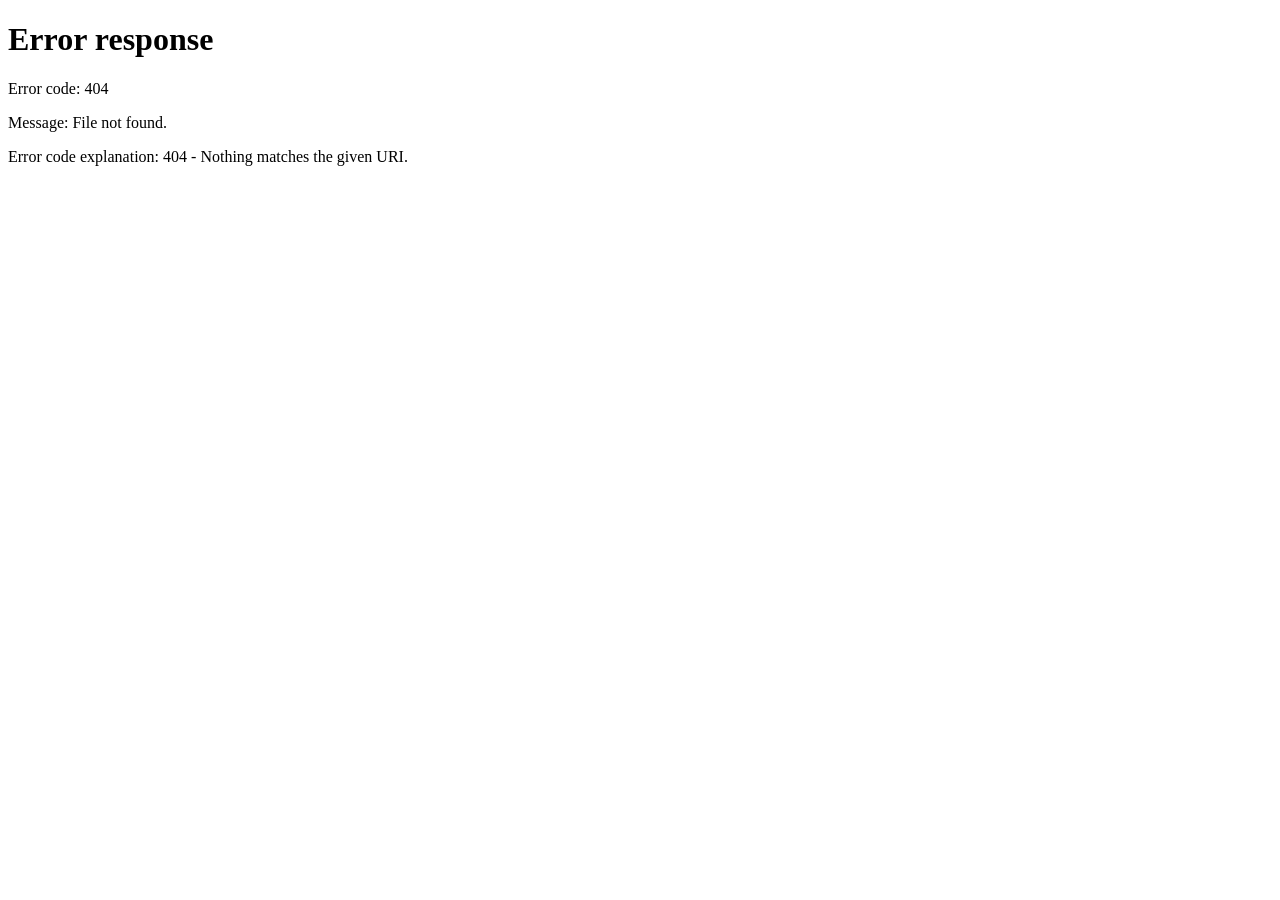
==== src/main/resources/static/index.html @ ad51059e "agrega idioma, facultad y horario semanal para tutorias" ====
<!DOCTYPE html>
<html lang="es">
<head>
    <meta charset="UTF-8">
    <meta http-equiv="refresh" content="0; url=/login.html">
    <title>PeerLink</title>
</head>
<body>
<p>Redirigiendo a <a href="/login.html">login</a>...</p>
</body>
</html>
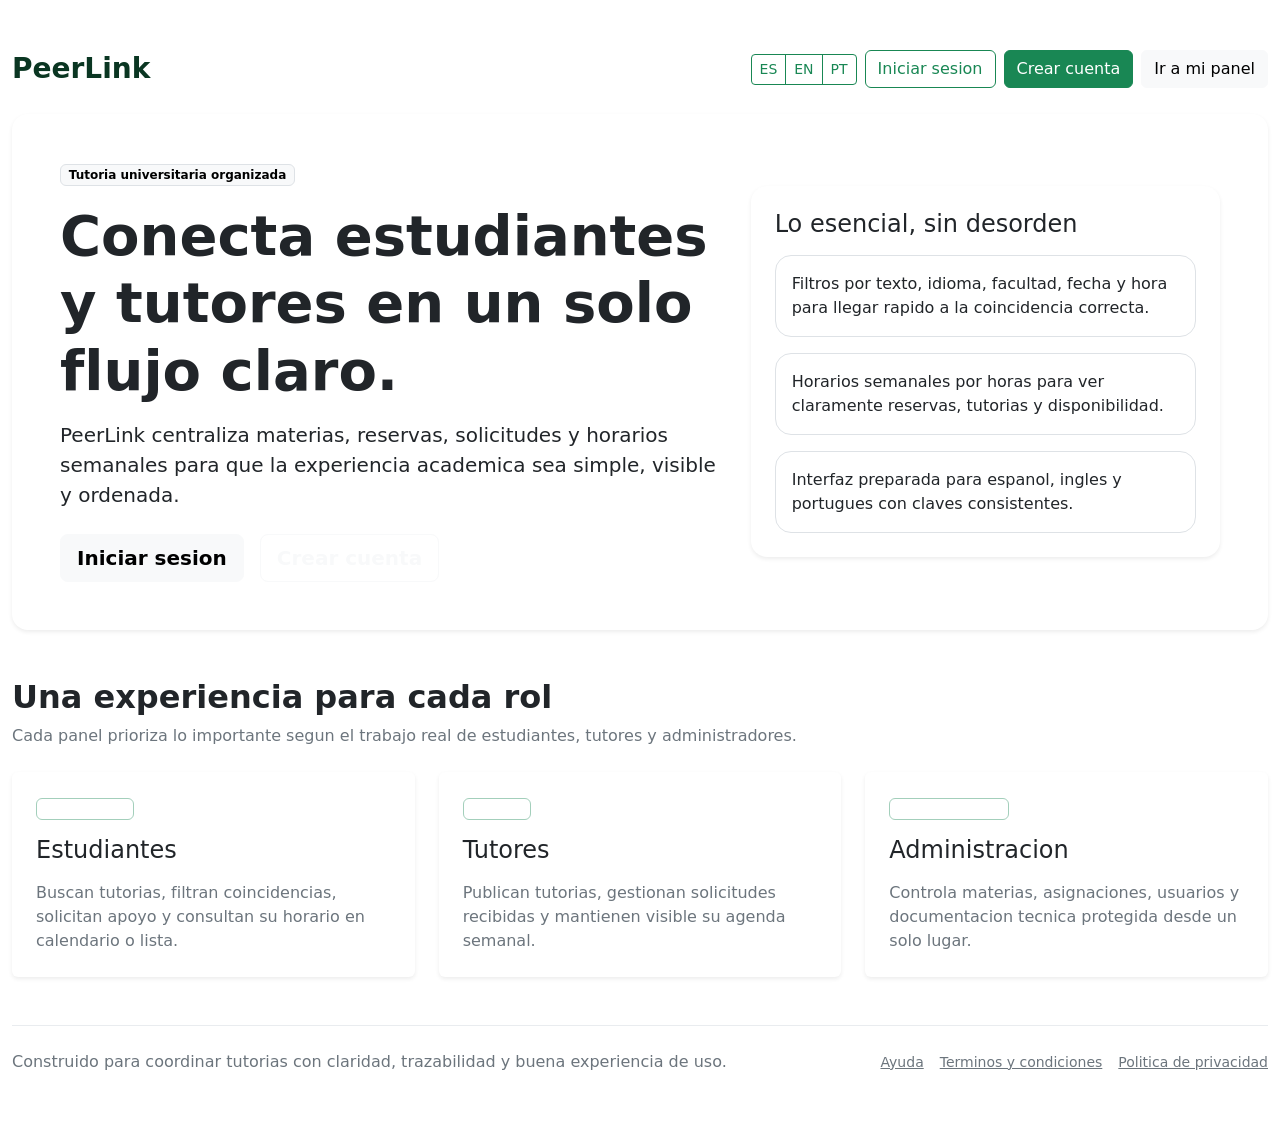
==== commit 10af3a79: "agrega vistas de errores, perfil, recuperación de acceso y páginas legales; modelos, DTOs y endpoint" ====
--- a/src/main/resources/static/index.html
+++ b/src/main/resources/static/index.html
@@ -2,10 +2,125 @@
 <html lang="es">
 <head>
     <meta charset="UTF-8">
-    <meta http-equiv="refresh" content="0; url=/login.html">
-    <title>PeerLink</title>
+    <meta name="viewport" content="width=device-width, initial-scale=1.0">
+    <title>PeerLink | Plataforma de tutorias</title>
+    <link href="https://cdn.jsdelivr.net/npm/bootstrap@5.3.3/dist/css/bootstrap.min.css" rel="stylesheet"
+          integrity="sha384-QWTKZyjpPEjISv5WaRU9OFeRpok6YctnYmDr5pNlyT2bRjXh0JMhjY6hW+ALEwIH"
+          crossorigin="anonymous">
+    <link rel="stylesheet" href="/css/app.css">
 </head>
-<body>
-<p>Redirigiendo a <a href="/login.html">login</a>...</p>
+<body class="peerlink-body" data-i18n-title="landing_title">
+<main class="container-xxl py-4 py-lg-5">
+    <header class="d-flex flex-wrap justify-content-between align-items-center gap-3 mb-4">
+        <a class="navbar-brand fw-bold text-success-emphasis fs-3 text-decoration-none" href="/">PeerLink</a>
+        <div class="d-flex align-items-center gap-2 flex-wrap">
+            <div class="btn-group btn-group-sm" role="group" aria-label="Language selector">
+                <button class="btn btn-outline-success lang-btn" data-lang="es" type="button">ES</button>
+                <button class="btn btn-outline-success lang-btn" data-lang="en" type="button">EN</button>
+                <button class="btn btn-outline-success lang-btn" data-lang="pt" type="button">PT</button>
+            </div>
+            <a id="landingLoginBtn" class="btn btn-outline-success" href="/login.html" data-i18n="landing_primary_cta">Iniciar sesion</a>
+            <a id="landingRegisterBtn" class="btn btn-success" href="/registro.html" data-i18n="landing_secondary_cta">Crear cuenta</a>
+            <a id="landingPanelBtn" class="btn btn-light hidden" href="/panel-estudiante.html" data-i18n="landing_panel_cta">Ir a mi panel</a>
+        </div>
+    </header>
+
+    <section class="hero-card rounded-4 shadow-sm p-4 p-lg-5 mb-5">
+        <div class="row g-4 align-items-center">
+            <div class="col-lg-7">
+                <span class="badge text-bg-light border mb-3" data-i18n="landing_badge">Tutoria universitaria organizada</span>
+                <h1 class="display-4 fw-bold mb-3" data-i18n="landing_heading">Conecta estudiantes y tutores en un solo flujo claro.</h1>
+                <p class="lead mb-4" data-i18n="landing_desc">PeerLink centraliza materias, reservas, solicitudes y horarios semanales para que la experiencia academica sea simple, visible y ordenada.</p>
+                <div class="d-flex flex-wrap gap-3">
+                    <a id="landingLoginHeroBtn" class="btn btn-light btn-lg fw-semibold" href="/login.html" data-i18n="landing_primary_cta">Iniciar sesion</a>
+                    <a id="landingRegisterHeroBtn" class="btn btn-outline-light btn-lg fw-semibold" href="/registro.html" data-i18n="landing_secondary_cta">Crear cuenta</a>
+                </div>
+            </div>
+            <div class="col-lg-5">
+                <section class="card border-0 shadow-sm rounded-4">
+                    <div class="card-body p-4">
+                        <h2 class="h4 mb-3" data-i18n="landing_section_features">Lo esencial, sin desorden</h2>
+                        <div class="d-grid gap-3">
+                            <div class="p-3 rounded-4 border bg-white bg-opacity-75">
+                                <p class="mb-0" data-i18n="landing_feature_filters">Filtros por texto, idioma, facultad, fecha y hora para llegar rapido a la coincidencia correcta.</p>
+                            </div>
+                            <div class="p-3 rounded-4 border bg-white bg-opacity-75">
+                                <p class="mb-0" data-i18n="landing_feature_calendar">Horarios semanales por horas para ver claramente reservas, tutorias y disponibilidad.</p>
+                            </div>
+                            <div class="p-3 rounded-4 border bg-white bg-opacity-75">
+                                <p class="mb-0" data-i18n="landing_feature_i18n">Interfaz preparada para espanol, ingles y portugues con claves consistentes.</p>
+                            </div>
+                        </div>
+                    </div>
+                </section>
+            </div>
+        </div>
+    </section>
+
+    <section class="mb-5">
+        <div class="d-flex flex-column flex-lg-row justify-content-between align-items-lg-end gap-3 mb-4">
+            <div>
+                <h2 class="h2 fw-bold mb-2" data-i18n="landing_section_roles">Una experiencia para cada rol</h2>
+                <p class="text-secondary mb-0" data-i18n="landing_section_roles_desc">Cada panel prioriza lo importante segun el trabajo real de estudiantes, tutores y administradores.</p>
+            </div>
+        </div>
+        <div class="row g-4">
+            <div class="col-lg-4">
+                <article class="card border-0 shadow-sm h-100">
+                    <div class="card-body p-4">
+                        <span class="badge text-bg-success-subtle border border-success-subtle mb-3" data-i18n="landing_role_student">Estudiantes</span>
+                        <h3 class="h4 mb-3" data-i18n="landing_role_student">Estudiantes</h3>
+                        <p class="text-secondary mb-0" data-i18n="landing_role_student_desc">Buscan tutorias, filtran coincidencias, solicitan apoyo y consultan su horario en calendario o lista.</p>
+                    </div>
+                </article>
+            </div>
+            <div class="col-lg-4">
+                <article class="card border-0 shadow-sm h-100">
+                    <div class="card-body p-4">
+                        <span class="badge text-bg-success-subtle border border-success-subtle mb-3" data-i18n="landing_role_tutor">Tutores</span>
+                        <h3 class="h4 mb-3" data-i18n="landing_role_tutor">Tutores</h3>
+                        <p class="text-secondary mb-0" data-i18n="landing_role_tutor_desc">Publican tutorias, gestionan solicitudes recibidas y mantienen visible su agenda semanal.</p>
+                    </div>
+                </article>
+            </div>
+            <div class="col-lg-4">
+                <article class="card border-0 shadow-sm h-100">
+                    <div class="card-body p-4">
+                        <span class="badge text-bg-success-subtle border border-success-subtle mb-3" data-i18n="landing_role_admin">Administracion</span>
+                        <h3 class="h4 mb-3" data-i18n="landing_role_admin">Administracion</h3>
+                        <p class="text-secondary mb-0" data-i18n="landing_role_admin_desc">Controla materias, asignaciones, usuarios y documentacion tecnica protegida desde un solo lugar.</p>
+                    </div>
+                </article>
+            </div>
+        </div>
+    </section>
+
+    <footer class="d-flex flex-column flex-lg-row justify-content-between align-items-lg-center gap-3 pt-4 border-top border-light-subtle">
+        <p class="text-secondary mb-0" data-i18n="landing_footer">Construido para coordinar tutorias con claridad, trazabilidad y buena experiencia de uso.</p>
+        <div class="d-flex flex-wrap gap-3 small">
+            <a class="link-secondary" href="/ayuda.html" data-i18n="navbar_help">Ayuda</a>
+            <a class="link-secondary" href="/terminos.html" data-i18n="legal_terms_heading">Terminos y condiciones</a>
+            <a class="link-secondary" href="/privacidad.html" data-i18n="legal_privacy_heading">Politica de privacidad</a>
+        </div>
+    </footer>
+</main>
+<script src="/js/common.js"></script>
+<script src="/js/page-shell.js"></script>
+<script>
+    const auth = PeerlinkApp.getAuth();
+    const loginHref = PeerlinkApp.withLang("/login.html");
+    const registerHref = PeerlinkApp.withLang("/registro.html");
+    document.getElementById("landingLoginBtn").href = loginHref;
+    document.getElementById("landingRegisterBtn").href = registerHref;
+    document.getElementById("landingLoginHeroBtn").href = loginHref;
+    document.getElementById("landingRegisterHeroBtn").href = registerHref;
+
+    if (auth.token && auth.role) {
+        const panelHref = PeerlinkApp.withLang(PeerlinkApp.panelForRole(auth.role));
+        const panelBtn = document.getElementById("landingPanelBtn");
+        panelBtn.href = panelHref;
+        panelBtn.classList.remove("hidden");
+    }
+</script>
 </body>
 </html>
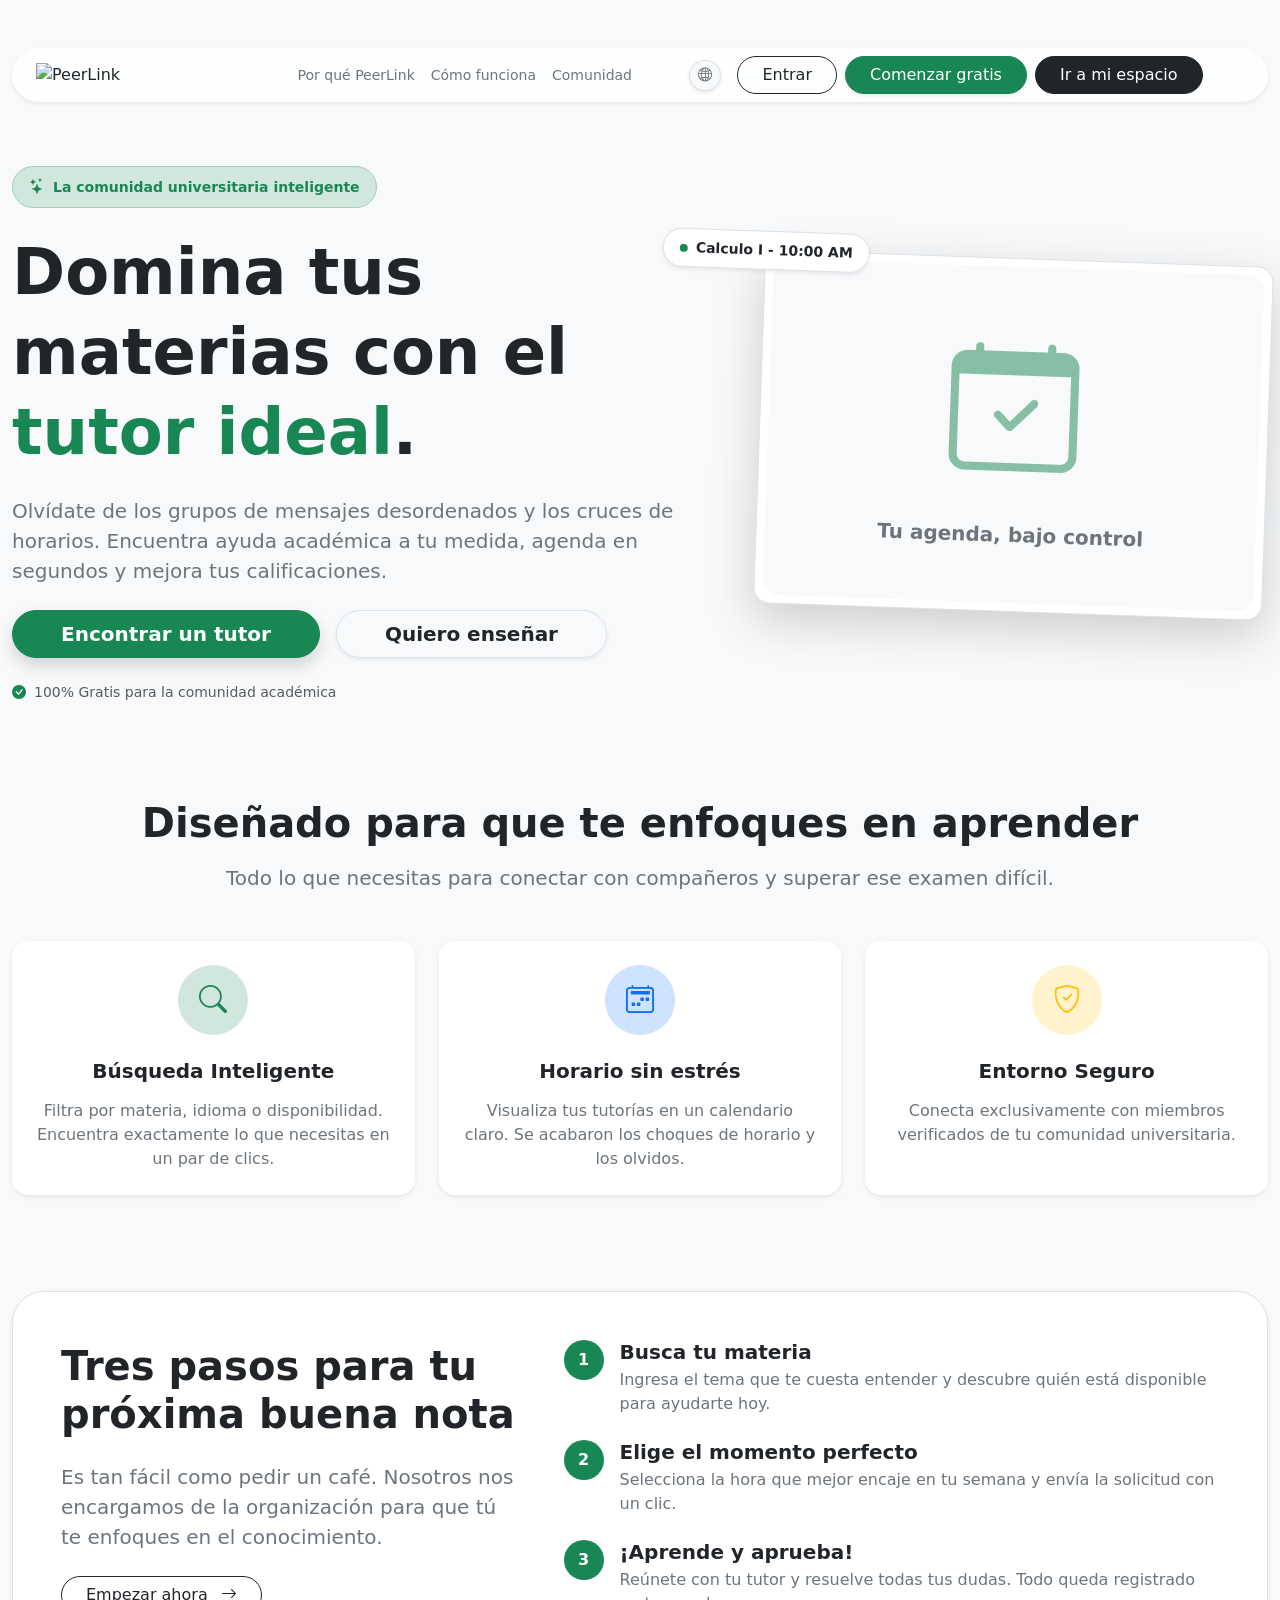
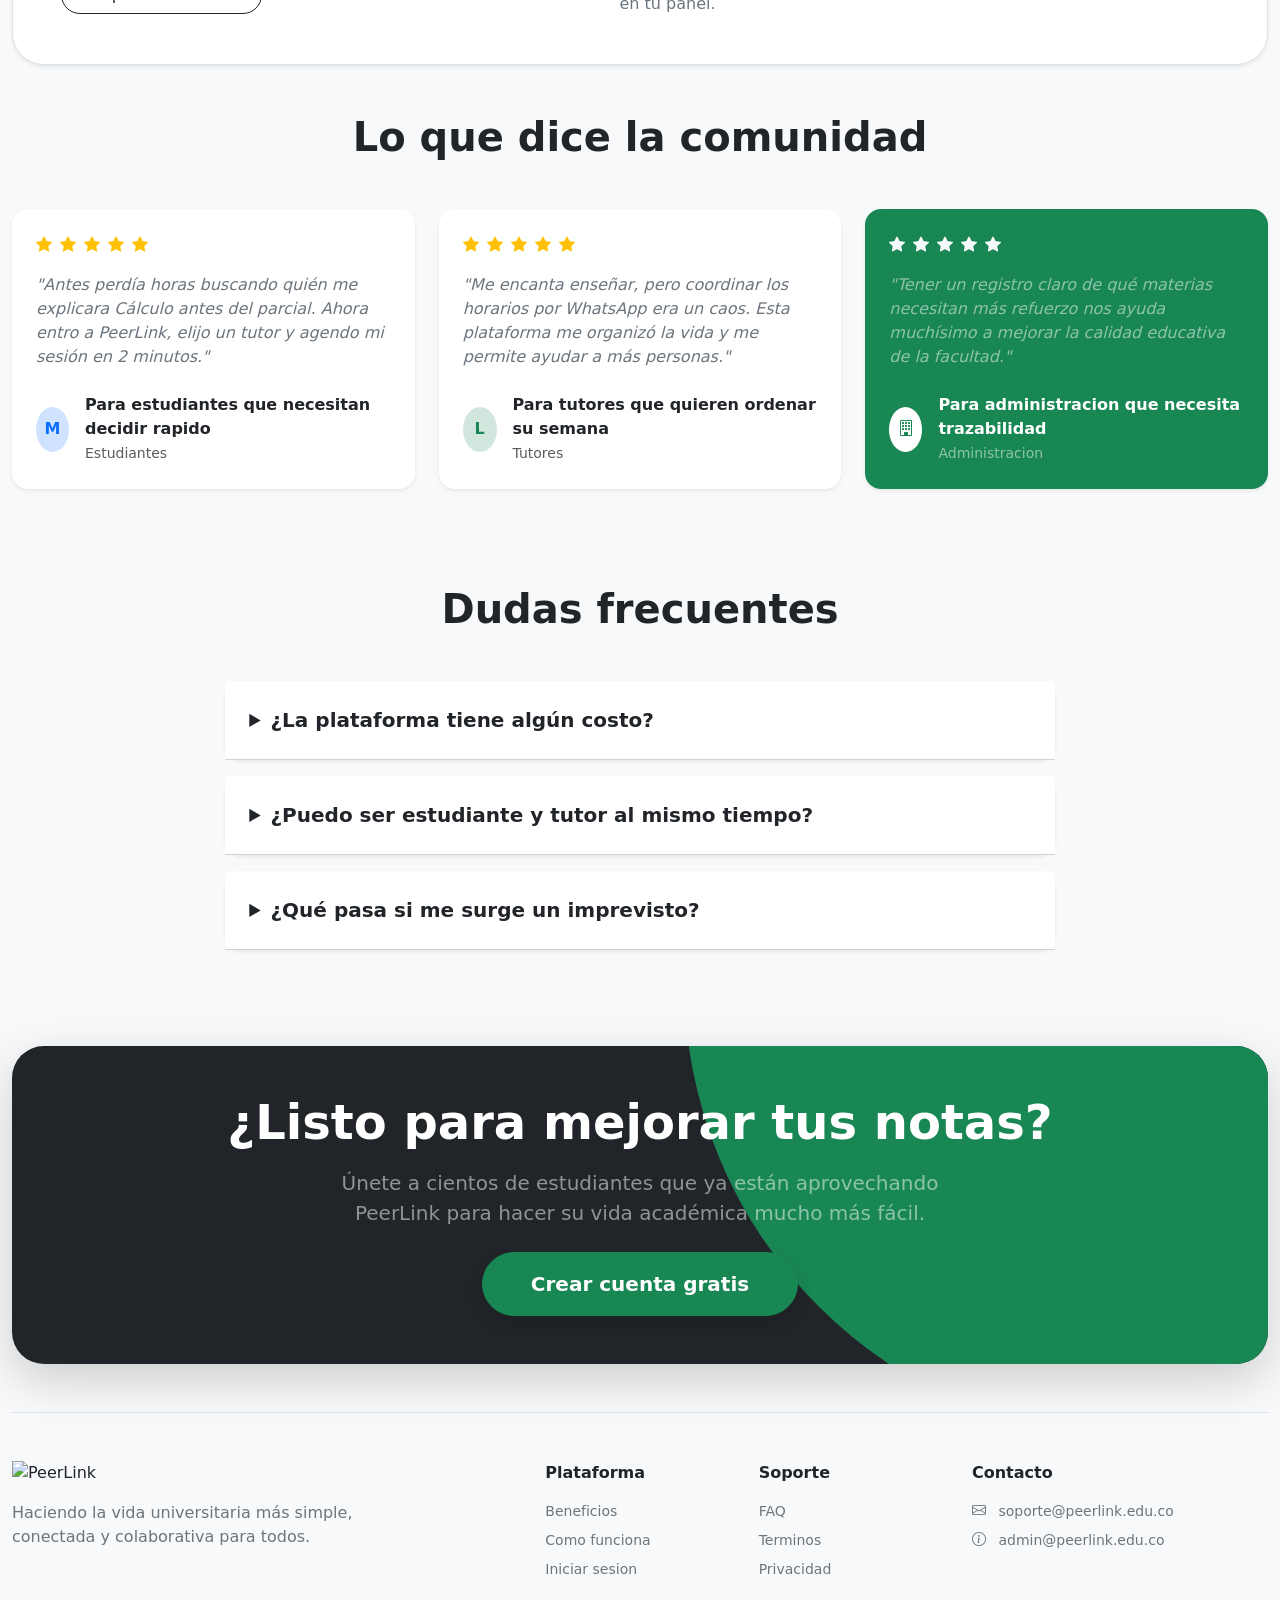
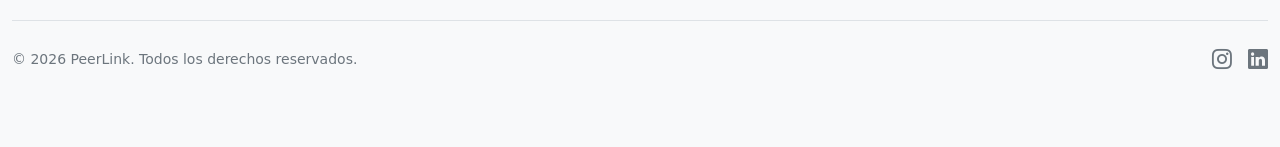
==== commit b9173148: "agrega estilos, lógica de autenticación e internacionalización para la página de inicio de sesión; c" ====
--- a/src/main/resources/static/index.html
+++ b/src/main/resources/static/index.html
@@ -3,124 +3,311 @@
 <head>
     <meta charset="UTF-8">
     <meta name="viewport" content="width=device-width, initial-scale=1.0">
-    <title>PeerLink | Plataforma de tutorias</title>
-    <link href="https://cdn.jsdelivr.net/npm/bootstrap@5.3.3/dist/css/bootstrap.min.css" rel="stylesheet"
+    <meta name="description" content="PeerLink: La comunidad donde los universitarios encuentran tutores, organizan sus horarios y mejoran sus calificaciones.">
+    <meta name="keywords" content="PeerLink, tutorias universitarias, aprobar materias, aprender, enseñar, agenda academica">
+    <meta property="og:title" content="PeerLink | Tu éxito académico, organizado">
+    <meta property="og:description" content="Encuentra al tutor ideal o comparte tus conocimientos. Agenda sesiones en segundos y mejora tu rendimiento académico.">
+    <meta property="og:image" content="/img/peerlink.svg">
+    <meta property="og:type" content="website">
+    <title>PeerLink | Tutorías Universitarias</title>
+    <link rel="icon" href="/img/peerlink.svg" type="image/svg+xml">
+    <link rel="preconnect" href="https://cdn.jsdelivr.net" crossorigin>
+    <link rel="preload" href="https://cdn.jsdelivr.net/npm/bootstrap@5.3.3/dist/css/bootstrap.min.css" as="style"
           integrity="sha384-QWTKZyjpPEjISv5WaRU9OFeRpok6YctnYmDr5pNlyT2bRjXh0JMhjY6hW+ALEwIH"
-          crossorigin="anonymous">
+          crossorigin="anonymous" onload="this.onload=null;this.rel='stylesheet'">
+    <noscript>
+        <link href="https://cdn.jsdelivr.net/npm/bootstrap@5.3.3/dist/css/bootstrap.min.css" rel="stylesheet"
+              integrity="sha384-QWTKZyjpPEjISv5WaRU9OFeRpok6YctnYmDr5pNlyT2bRjXh0JMhjY6hW+ALEwIH"
+              crossorigin="anonymous">
+    </noscript>
+    <link rel="stylesheet" href="https://cdn.jsdelivr.net/npm/bootstrap-icons@1.11.3/font/bootstrap-icons.min.css">
     <link rel="stylesheet" href="/css/app.css">
 </head>
-<body class="peerlink-body" data-i18n-title="landing_title">
+<body class="peerlink-body bg-light" data-i18n-title="landing_title">
 <main class="container-xxl py-4 py-lg-5">
-    <header class="d-flex flex-wrap justify-content-between align-items-center gap-3 mb-4">
-        <a class="navbar-brand fw-bold text-success-emphasis fs-3 text-decoration-none" href="/">PeerLink</a>
-        <div class="d-flex align-items-center gap-2 flex-wrap">
-            <div class="btn-group btn-group-sm" role="group" aria-label="Language selector">
-                <button class="btn btn-outline-success lang-btn" data-lang="es" type="button">ES</button>
-                <button class="btn btn-outline-success lang-btn" data-lang="en" type="button">EN</button>
-                <button class="btn btn-outline-success lang-btn" data-lang="pt" type="button">PT</button>
-            </div>
-            <a id="landingLoginBtn" class="btn btn-outline-success" href="/login.html" data-i18n="landing_primary_cta">Iniciar sesion</a>
-            <a id="landingRegisterBtn" class="btn btn-success" href="/registro.html" data-i18n="landing_secondary_cta">Crear cuenta</a>
-            <a id="landingPanelBtn" class="btn btn-light hidden" href="/panel-estudiante.html" data-i18n="landing_panel_cta">Ir a mi panel</a>
+
+    <nav class="landing-nav nav-blur d-flex flex-column flex-xl-row justify-content-between align-items-xl-center gap-3 sticky-top mb-5 bg-white bg-opacity-75 rounded-pill px-4 py-2 shadow-sm" style="backdrop-filter: blur(10px);" aria-label="Navegación principal">
+        <div class="d-flex align-items-center justify-content-between gap-4 flex-wrap w-100 w-xl-auto">
+            <a class="navbar-brand text-decoration-none" href="/">
+                <img src="/img/peerlink.svg" alt="PeerLink" class="brand-logo" width="140" height="35" fetchpriority="high">
+            </a>
+            <div class="landing-anchor-group small d-none d-md-flex gap-3 fw-medium text-secondary">
+                <a href="#features" class="text-decoration-none text-reset text-hover-success" data-i18n="landing_nav_features">Por qué PeerLink</a>
+                <a href="#how-it-works" class="text-decoration-none text-reset" data-i18n="landing_nav_how">Cómo funciona</a>
+                <a href="#testimonials" class="text-decoration-none text-reset" data-i18n="landing_nav_testimonials">Comunidad</a>
+            </div>
+        </div>
+        <div class="d-flex align-items-center gap-2 flex-wrap justify-content-center w-100 w-xl-auto mt-3 mt-xl-0">
+            <div id="landingLanguageSelect" class="peerlink-language-select me-2" data-language-dropdown>
+                <button class="btn btn-sm btn-light rounded-circle border shadow-sm" type="button" aria-label="Idioma" aria-expanded="false">
+                    <i class="bi bi-globe2 text-secondary"></i>
+                </button>
+            </div>
+            <a id="landingLoginBtn" class="btn btn-outline-dark rounded-pill px-4 fw-medium" href="/login.html" data-i18n="landing_primary_cta">Entrar</a>
+            <a id="landingRegisterBtn" class="btn btn-success rounded-pill px-4 fw-medium shadow-sm" href="/registro.html" data-i18n="landing_secondary_cta">Comenzar gratis</a>
+            <a id="landingPanelBtn" class="btn btn-dark rounded-pill px-4 hidden" href="/panel-estudiante.html" data-i18n="landing_panel_cta">Ir a mi espacio</a>
+        </div>
+    </nav>
+
+    <header class="row align-items-center mb-5 pb-5 pt-3" data-animation="fade-up">
+        <div class="col-lg-7 text-center text-lg-start pe-lg-5">
+            <div class="d-inline-flex align-items-center gap-2 px-3 py-2 rounded-pill bg-success-subtle text-success border border-success-subtle mb-4">
+                <i class="bi bi-stars"></i>
+                <span class="small fw-semibold" data-i18n="landing_badge">La comunidad universitaria inteligente</span>
+            </div>
+            <h1 class="display-3 fw-bold mb-4 text-dark lh-sm" data-i18n="landing_heading">
+                Domina tus materias con el <span class="text-success">tutor ideal</span>.
+            </h1>
+            <p class="lead mb-4 text-secondary" data-i18n="landing_desc">
+                Olvídate de los grupos de mensajes desordenados y los cruces de horarios. Encuentra ayuda académica a tu medida, agenda en segundos y mejora tus calificaciones.
+            </p>
+            <div class="d-flex flex-column flex-sm-row justify-content-center justify-content-lg-start gap-3 mb-4">
+                <a id="landingRegisterHeroBtn" class="btn btn-success btn-lg rounded-pill px-5 fw-semibold shadow" href="/registro.html" data-i18n="landing_cta_primary">Encontrar un tutor</a>
+                <a class="btn btn-white btn-lg rounded-pill px-5 fw-semibold border shadow-sm" href="/registro.html" data-i18n="landing_cta_secondary">Quiero enseñar</a>
+            </div>
+            <div class="text-muted small d-flex align-items-center justify-content-center justify-content-lg-start gap-2">
+                <i class="bi bi-check-circle-fill text-success"></i> <span data-i18n="landing_support_text">100% Gratis para la comunidad académica</span>
+            </div>
+        </div>
+        <div class="col-lg-5 mt-5 mt-lg-0 d-none d-md-block">
+            <div class="bg-white p-2 rounded-4 shadow-lg border position-relative" style="transform: rotate(2deg);">
+                <div class="bg-light rounded-4 p-5 text-center border-dashed">
+                    <i class="bi bi-calendar-check text-success opacity-50" style="font-size: 8rem;"></i>
+                    <h3 class="mt-3 h5 fw-bold text-secondary" data-i18n="landing_mock_agenda_title">Tu agenda, bajo control</h3>
+                </div>
+                <div class="position-absolute top-0 start-0 translate-middle bg-white rounded-pill shadow-sm border px-3 py-2 d-flex align-items-center gap-2">
+                    <span class="bg-success rounded-circle p-1"></span>
+                    <span class="small fw-bold" data-i18n="landing_mock_example">Calculo I - 10:00 AM</span>
+                </div>
+            </div>
         </div>
     </header>
 
-    <section class="hero-card rounded-4 shadow-sm p-4 p-lg-5 mb-5">
-        <div class="row g-4 align-items-center">
+    <section id="features" class="mb-5 pb-5" data-animation="fade-up">
+        <div class="text-center mb-5">
+            <h2 class="h1 fw-bold mb-3" data-i18n="landing_features_title">Diseñado para que te enfoques en aprender</h2>
+            <p class="text-secondary fs-5" data-i18n="landing_features_desc">Todo lo que necesitas para conectar con compañeros y superar ese examen difícil.</p>
+        </div>
+        <div class="row g-4">
+            <div class="col-md-4">
+                <div class="card border-0 shadow-sm rounded-4 h-100 text-center p-4 hover-lift">
+                    <div class="bg-success-subtle text-success rounded-circle d-inline-flex align-items-center justify-content-center mx-auto mb-4" style="width: 70px; height: 70px;">
+                        <i class="bi bi-search fs-3"></i>
+                    </div>
+                    <h3 class="h5 fw-bold mb-3" data-i18n="landing_feature_card_1_title">Búsqueda Inteligente</h3>
+                    <p class="text-secondary mb-0" data-i18n="landing_feature_card_1_desc">Filtra por materia, idioma o disponibilidad. Encuentra exactamente lo que necesitas en un par de clics.</p>
+                </div>
+            </div>
+            <div class="col-md-4">
+                <div class="card border-0 shadow-sm rounded-4 h-100 text-center p-4 hover-lift">
+                    <div class="bg-primary-subtle text-primary rounded-circle d-inline-flex align-items-center justify-content-center mx-auto mb-4" style="width: 70px; height: 70px;">
+                        <i class="bi bi-calendar2-week fs-3"></i>
+                    </div>
+                    <h3 class="h5 fw-bold mb-3" data-i18n="landing_feature_card_2_title">Horario sin estrés</h3>
+                    <p class="text-secondary mb-0" data-i18n="landing_feature_card_2_desc">Visualiza tus tutorías en un calendario claro. Se acabaron los choques de horario y los olvidos.</p>
+                </div>
+            </div>
+            <div class="col-md-4">
+                <div class="card border-0 shadow-sm rounded-4 h-100 text-center p-4 hover-lift">
+                    <div class="bg-warning-subtle text-warning rounded-circle d-inline-flex align-items-center justify-content-center mx-auto mb-4" style="width: 70px; height: 70px;">
+                        <i class="bi bi-shield-check fs-3"></i>
+                    </div>
+                    <h3 class="h5 fw-bold mb-3" data-i18n="landing_feature_card_3_title">Entorno Seguro</h3>
+                    <p class="text-secondary mb-0" data-i18n="landing_feature_card_3_desc">Conecta exclusivamente con miembros verificados de tu comunidad universitaria.</p>
+                </div>
+            </div>
+        </div>
+    </section>
+
+    <section id="how-it-works" class="mb-5 pb-5 bg-white rounded-5 shadow-sm p-4 p-lg-5 border" data-animation="fade-up">
+        <div class="row align-items-center g-5">
+            <div class="col-lg-5">
+                <h2 class="h1 fw-bold mb-4" data-i18n="landing_how_title">Tres pasos para tu próxima buena nota</h2>
+                <p class="text-secondary mb-4 fs-5" data-i18n="landing_how_desc">Es tan fácil como pedir un café. Nosotros nos encargamos de la organización para que tú te enfoques en el conocimiento.</p>
+                <a class="btn btn-outline-dark rounded-pill px-4 fw-medium" href="/registro.html" data-i18n="landing_cta_primary">Empezar ahora <i class="bi bi-arrow-right ms-2"></i></a>
+            </div>
             <div class="col-lg-7">
-                <span class="badge text-bg-light border mb-3" data-i18n="landing_badge">Tutoria universitaria organizada</span>
-                <h1 class="display-4 fw-bold mb-3" data-i18n="landing_heading">Conecta estudiantes y tutores en un solo flujo claro.</h1>
-                <p class="lead mb-4" data-i18n="landing_desc">PeerLink centraliza materias, reservas, solicitudes y horarios semanales para que la experiencia academica sea simple, visible y ordenada.</p>
-                <div class="d-flex flex-wrap gap-3">
-                    <a id="landingLoginHeroBtn" class="btn btn-light btn-lg fw-semibold" href="/login.html" data-i18n="landing_primary_cta">Iniciar sesion</a>
-                    <a id="landingRegisterHeroBtn" class="btn btn-outline-light btn-lg fw-semibold" href="/registro.html" data-i18n="landing_secondary_cta">Crear cuenta</a>
-                </div>
-            </div>
-            <div class="col-lg-5">
-                <section class="card border-0 shadow-sm rounded-4">
-                    <div class="card-body p-4">
-                        <h2 class="h4 mb-3" data-i18n="landing_section_features">Lo esencial, sin desorden</h2>
-                        <div class="d-grid gap-3">
-                            <div class="p-3 rounded-4 border bg-white bg-opacity-75">
-                                <p class="mb-0" data-i18n="landing_feature_filters">Filtros por texto, idioma, facultad, fecha y hora para llegar rapido a la coincidencia correcta.</p>
-                            </div>
-                            <div class="p-3 rounded-4 border bg-white bg-opacity-75">
-                                <p class="mb-0" data-i18n="landing_feature_calendar">Horarios semanales por horas para ver claramente reservas, tutorias y disponibilidad.</p>
-                            </div>
-                            <div class="p-3 rounded-4 border bg-white bg-opacity-75">
-                                <p class="mb-0" data-i18n="landing_feature_i18n">Interfaz preparada para espanol, ingles y portugues con claves consistentes.</p>
-                            </div>
-                        </div>
-                    </div>
-                </section>
-            </div>
-        </div>
-    </section>
-
-    <section class="mb-5">
-        <div class="d-flex flex-column flex-lg-row justify-content-between align-items-lg-end gap-3 mb-4">
-            <div>
-                <h2 class="h2 fw-bold mb-2" data-i18n="landing_section_roles">Una experiencia para cada rol</h2>
-                <p class="text-secondary mb-0" data-i18n="landing_section_roles_desc">Cada panel prioriza lo importante segun el trabajo real de estudiantes, tutores y administradores.</p>
-            </div>
+                <div class="d-flex flex-column gap-4">
+                    <div class="d-flex gap-3 align-items-start">
+                        <div class="bg-success text-white rounded-circle d-flex align-items-center justify-content-center flex-shrink-0 fw-bold" style="width: 40px; height: 40px;">1</div>
+                        <div>
+                            <h4 class="h5 fw-bold mb-1" data-i18n="landing_how_step_1_title">Busca tu materia</h4>
+                            <p class="text-secondary mb-0" data-i18n="landing_how_step_1_desc">Ingresa el tema que te cuesta entender y descubre quién está disponible para ayudarte hoy.</p>
+                        </div>
+                    </div>
+                    <div class="d-flex gap-3 align-items-start">
+                        <div class="bg-success text-white rounded-circle d-flex align-items-center justify-content-center flex-shrink-0 fw-bold" style="width: 40px; height: 40px;">2</div>
+                        <div>
+                            <h4 class="h5 fw-bold mb-1" data-i18n="landing_how_step_2_title">Elige el momento perfecto</h4>
+                            <p class="text-secondary mb-0" data-i18n="landing_how_step_2_desc">Selecciona la hora que mejor encaje en tu semana y envía la solicitud con un clic.</p>
+                        </div>
+                    </div>
+                    <div class="d-flex gap-3 align-items-start">
+                        <div class="bg-success text-white rounded-circle d-flex align-items-center justify-content-center flex-shrink-0 fw-bold" style="width: 40px; height: 40px;">3</div>
+                        <div>
+                            <h4 class="h5 fw-bold mb-1" data-i18n="landing_how_step_3_title">¡Aprende y aprueba!</h4>
+                            <p class="text-secondary mb-0" data-i18n="landing_how_step_3_desc">Reúnete con tu tutor y resuelve todas tus dudas. Todo queda registrado en tu panel.</p>
+                        </div>
+                    </div>
+                </div>
+            </div>
+        </div>
+    </section>
+
+    <section id="testimonials" class="mb-5 pb-5" data-animation="fade-up">
+        <div class="text-center mb-5">
+            <h2 class="h1 fw-bold mb-3" data-i18n="landing_testimonials_title">Lo que dice la comunidad</h2>
         </div>
         <div class="row g-4">
             <div class="col-lg-4">
-                <article class="card border-0 shadow-sm h-100">
-                    <div class="card-body p-4">
-                        <span class="badge text-bg-success-subtle border border-success-subtle mb-3" data-i18n="landing_role_student">Estudiantes</span>
-                        <h3 class="h4 mb-3" data-i18n="landing_role_student">Estudiantes</h3>
-                        <p class="text-secondary mb-0" data-i18n="landing_role_student_desc">Buscan tutorias, filtran coincidencias, solicitan apoyo y consultan su horario en calendario o lista.</p>
-                    </div>
-                </article>
+                <div class="card border-0 shadow-sm rounded-4 h-100 p-4 bg-white">
+                    <div class="d-flex gap-2 text-warning mb-3">
+                        <i class="bi bi-star-fill"></i><i class="bi bi-star-fill"></i><i class="bi bi-star-fill"></i><i class="bi bi-star-fill"></i><i class="bi bi-star-fill"></i>
+                    </div>
+                    <p class="text-secondary fst-italic mb-4" data-i18n="landing_testimonial_1_quote">"Antes perdía horas buscando quién me explicara Cálculo antes del parcial. Ahora entro a PeerLink, elijo un tutor y agendo mi sesión en 2 minutos."</p>
+                    <div class="d-flex align-items-center gap-3 mt-auto">
+                        <div class="bg-primary-subtle text-primary rounded-circle d-flex align-items-center justify-content-center fw-bold" style="width: 45px; height: 45px;">M</div>
+                        <div>
+                            <strong class="d-block text-dark" data-i18n="landing_testimonial_1_title">Para estudiantes que necesitan decidir rapido</strong>
+                            <small class="text-muted" data-i18n="landing_role_student">Estudiantes</small>
+                        </div>
+                    </div>
+                </div>
             </div>
             <div class="col-lg-4">
-                <article class="card border-0 shadow-sm h-100">
-                    <div class="card-body p-4">
-                        <span class="badge text-bg-success-subtle border border-success-subtle mb-3" data-i18n="landing_role_tutor">Tutores</span>
-                        <h3 class="h4 mb-3" data-i18n="landing_role_tutor">Tutores</h3>
-                        <p class="text-secondary mb-0" data-i18n="landing_role_tutor_desc">Publican tutorias, gestionan solicitudes recibidas y mantienen visible su agenda semanal.</p>
-                    </div>
-                </article>
+                <div class="card border-0 shadow-sm rounded-4 h-100 p-4 bg-white">
+                    <div class="d-flex gap-2 text-warning mb-3">
+                        <i class="bi bi-star-fill"></i><i class="bi bi-star-fill"></i><i class="bi bi-star-fill"></i><i class="bi bi-star-fill"></i><i class="bi bi-star-fill"></i>
+                    </div>
+                    <p class="text-secondary fst-italic mb-4" data-i18n="landing_testimonial_2_quote">"Me encanta enseñar, pero coordinar los horarios por WhatsApp era un caos. Esta plataforma me organizó la vida y me permite ayudar a más personas."</p>
+                    <div class="d-flex align-items-center gap-3 mt-auto">
+                        <div class="bg-success-subtle text-success rounded-circle d-flex align-items-center justify-content-center fw-bold" style="width: 45px; height: 45px;">L</div>
+                        <div>
+                            <strong class="d-block text-dark" data-i18n="landing_testimonial_2_title">Para tutores que quieren ordenar su semana</strong>
+                            <small class="text-muted" data-i18n="landing_role_tutor">Tutores</small>
+                        </div>
+                    </div>
+                </div>
             </div>
             <div class="col-lg-4">
-                <article class="card border-0 shadow-sm h-100">
-                    <div class="card-body p-4">
-                        <span class="badge text-bg-success-subtle border border-success-subtle mb-3" data-i18n="landing_role_admin">Administracion</span>
-                        <h3 class="h4 mb-3" data-i18n="landing_role_admin">Administracion</h3>
-                        <p class="text-secondary mb-0" data-i18n="landing_role_admin_desc">Controla materias, asignaciones, usuarios y documentacion tecnica protegida desde un solo lugar.</p>
-                    </div>
-                </article>
-            </div>
-        </div>
-    </section>
-
-    <footer class="d-flex flex-column flex-lg-row justify-content-between align-items-lg-center gap-3 pt-4 border-top border-light-subtle">
-        <p class="text-secondary mb-0" data-i18n="landing_footer">Construido para coordinar tutorias con claridad, trazabilidad y buena experiencia de uso.</p>
-        <div class="d-flex flex-wrap gap-3 small">
-            <a class="link-secondary" href="/ayuda.html" data-i18n="navbar_help">Ayuda</a>
-            <a class="link-secondary" href="/terminos.html" data-i18n="legal_terms_heading">Terminos y condiciones</a>
-            <a class="link-secondary" href="/privacidad.html" data-i18n="legal_privacy_heading">Politica de privacidad</a>
+                <div class="card border-0 shadow-sm rounded-4 h-100 p-4 bg-success text-white">
+                    <div class="d-flex gap-2 text-light mb-3">
+                        <i class="bi bi-star-fill"></i><i class="bi bi-star-fill"></i><i class="bi bi-star-fill"></i><i class="bi bi-star-fill"></i><i class="bi bi-star-fill"></i>
+                    </div>
+                    <p class="fst-italic mb-4 text-white-50" data-i18n="landing_testimonial_3_quote">"Tener un registro claro de qué materias necesitan más refuerzo nos ayuda muchísimo a mejorar la calidad educativa de la facultad."</p>
+                    <div class="d-flex align-items-center gap-3 mt-auto">
+                        <div class="bg-white text-success rounded-circle d-flex align-items-center justify-content-center fw-bold" style="width: 45px; height: 45px;"><i class="bi bi-building"></i></div>
+                        <div>
+                            <strong class="d-block text-white" data-i18n="landing_testimonial_3_title">Para administracion que necesita trazabilidad</strong>
+                            <small class="text-white-50" data-i18n="landing_role_admin">Administracion</small>
+                        </div>
+                    </div>
+                </div>
+            </div>
+        </div>
+    </section>
+
+    <section id="faq" class="mb-5 pb-5" data-animation="fade-up">
+        <div class="text-center mb-5">
+            <h2 class="h1 fw-bold mb-2" data-i18n="landing_faq_title">Dudas frecuentes</h2>
+        </div>
+        <div class="row justify-content-center">
+            <div class="col-lg-8 d-grid gap-3">
+                <details class="card border-0 rounded-4 shadow-sm">
+                    <summary class="card-header bg-white p-4 cursor-pointer fw-semibold fs-5" data-i18n="landing_faq_q1">¿La plataforma tiene algún costo?</summary>
+                    <div class="card-body text-secondary pt-0 px-4 pb-4" data-i18n="landing_faq_a1">Totalmente gratis. PeerLink está diseñado como una herramienta de apoyo académico libre para todos los estudiantes y tutores de la institución.</div>
+                </details>
+                <details class="card border-0 rounded-4 shadow-sm">
+                    <summary class="card-header bg-white p-4 cursor-pointer fw-semibold fs-5" data-i18n="landing_faq_q2">¿Puedo ser estudiante y tutor al mismo tiempo?</summary>
+                    <div class="card-body text-secondary pt-0 px-4 pb-4" data-i18n="landing_faq_a2">¡Por supuesto! Puedes solicitar ayuda en las materias que te cuestan, y publicar tu disponibilidad para enseñar en las que eres experto.</div>
+                </details>
+                <details class="card border-0 rounded-4 shadow-sm">
+                    <summary class="card-header bg-white p-4 cursor-pointer fw-semibold fs-5" data-i18n="landing_faq_q3">¿Qué pasa si me surge un imprevisto?</summary>
+                    <div class="card-body text-secondary pt-0 px-4 pb-4" data-i18n="landing_faq_a3">No hay problema. Puedes cancelar o reprogramar tu reserva desde tu panel, y la otra persona será notificada inmediatamente.</div>
+                </details>
+            </div>
+        </div>
+    </section>
+
+    <section class="cta-final mb-5 bg-dark text-white rounded-5 p-5 text-center shadow-lg position-relative overflow-hidden" data-animation="fade-up">
+        <div class="position-absolute top-0 start-0 w-100 h-100 bg-success opacity-10" style="clip-path: circle(50% at 90% -20%);"></div>
+        <div class="position-relative z-1">
+            <h2 class="display-5 fw-bold mb-3" data-i18n="landing_final_cta_title">¿Listo para mejorar tus notas?</h2>
+            <p class="lead mb-4 text-white-50 mx-auto" style="max-width: 600px;" data-i18n="landing_final_cta_desc">Únete a cientos de estudiantes que ya están aprovechando PeerLink para hacer su vida académica mucho más fácil.</p>
+            <a id="landingFinalCtaBtn" class="btn btn-success btn-lg rounded-pill px-5 py-3 fw-bold shadow" href="/registro.html" data-i18n="landing_cta_primary">Crear cuenta gratis</a>
+        </div>
+    </section>
+
+    <footer class="pt-5 pb-4 border-top">
+        <div class="row gy-4 mb-4">
+            <div class="col-lg-4">
+                <img src="/img/peerlink.svg" alt="PeerLink" class="brand-logo mb-3" width="140" height="35" loading="lazy">
+                <p class="text-secondary pe-lg-4" data-i18n="landing_footer_brand">Haciendo la vida universitaria más simple, conectada y colaborativa para todos.</p>
+            </div>
+            <div class="col-6 col-lg-2 offset-lg-1">
+                <strong class="d-block mb-3 text-dark" data-i18n="landing_footer_nav">Plataforma</strong>
+                <ul class="list-unstyled d-flex flex-column gap-2 small">
+                    <li><a href="#features" class="text-secondary text-decoration-none text-hover-success" data-i18n="landing_nav_features">Beneficios</a></li>
+                    <li><a href="#how-it-works" class="text-secondary text-decoration-none text-hover-success" data-i18n="landing_nav_how">Como funciona</a></li>
+                    <li><a href="/login.html" class="text-secondary text-decoration-none text-hover-success" data-i18n="landing_primary_cta">Iniciar sesion</a></li>
+                </ul>
+            </div>
+            <div class="col-6 col-lg-2">
+                <strong class="d-block mb-3 text-dark" data-i18n="landing_footer_support">Soporte</strong>
+                <ul class="list-unstyled d-flex flex-column gap-2 small">
+                    <li><a href="#faq" class="text-secondary text-decoration-none text-hover-success">FAQ</a></li>
+                    <li><a href="/terminos.html" class="text-secondary text-decoration-none text-hover-success" data-i18n="legal_terms_heading">Terminos</a></li>
+                    <li><a href="/privacidad.html" class="text-secondary text-decoration-none text-hover-success" data-i18n="legal_privacy_heading">Privacidad</a></li>
+                </ul>
+            </div>
+            <div class="col-lg-3">
+                <strong class="d-block mb-3 text-dark" data-i18n="landing_footer_contact">Contacto</strong>
+                <ul class="list-unstyled d-flex flex-column gap-2 small text-secondary">
+                    <li><i class="bi bi-envelope me-2"></i> soporte@peerlink.edu.co</li>
+                    <li><i class="bi bi-info-circle me-2"></i> admin@peerlink.edu.co</li>
+                </ul>
+            </div>
+        </div>
+        <div class="d-flex flex-column flex-md-row justify-content-between align-items-center pt-4 border-top text-secondary small">
+            <p class="mb-2 mb-md-0" data-i18n="landing_copyright">© 2026 PeerLink. Todos los derechos reservados.</p>
+            <div class="d-flex gap-3 fs-5">
+                <a href="#" class="text-secondary text-hover-success"><i class="bi bi-instagram"></i></a>
+                <a href="#" class="text-secondary text-hover-success"><i class="bi bi-linkedin"></i></a>
+            </div>
         </div>
     </footer>
 </main>
-<script src="/js/common.js"></script>
-<script src="/js/page-shell.js"></script>
+<script src="/js/common.js" defer></script>
+<script src="/js/page-shell.js" defer></script>
 <script>
-    const auth = PeerlinkApp.getAuth();
-    const loginHref = PeerlinkApp.withLang("/login.html");
-    const registerHref = PeerlinkApp.withLang("/registro.html");
-    document.getElementById("landingLoginBtn").href = loginHref;
-    document.getElementById("landingRegisterBtn").href = registerHref;
-    document.getElementById("landingLoginHeroBtn").href = loginHref;
-    document.getElementById("landingRegisterHeroBtn").href = registerHref;
-
-    if (auth.token && auth.role) {
-        const panelHref = PeerlinkApp.withLang(PeerlinkApp.panelForRole(auth.role));
-        const panelBtn = document.getElementById("landingPanelBtn");
-        panelBtn.href = panelHref;
-        panelBtn.classList.remove("hidden");
-    }
+    document.addEventListener("DOMContentLoaded", () => {
+        const auth = PeerlinkApp.getAuth();
+        const loginHref = PeerlinkApp.withLang("/login.html");
+        const registerHref = PeerlinkApp.withLang("/registro.html");
+        const registerTargets = [
+            "landingRegisterBtn",
+            "landingRegisterHeroBtn",
+            "landingFinalCtaBtn"
+        ];
+
+        document.getElementById("landingLoginBtn").href = loginHref;
+        registerTargets.forEach((id) => {
+            const node = document.getElementById(id);
+            if (node) {
+                node.href = registerHref;
+            }
+        });
+
+        if (auth.token && auth.role) {
+            const panelHref = PeerlinkApp.withLang(PeerlinkApp.panelForRole(auth.role));
+            const panelBtn = document.getElementById("landingPanelBtn");
+            if(panelBtn){
+                panelBtn.href = panelHref;
+                panelBtn.classList.remove("hidden");
+                panelBtn.classList.remove("d-none");
+            }
+        }
+    });
 </script>
 </body>
 </html>
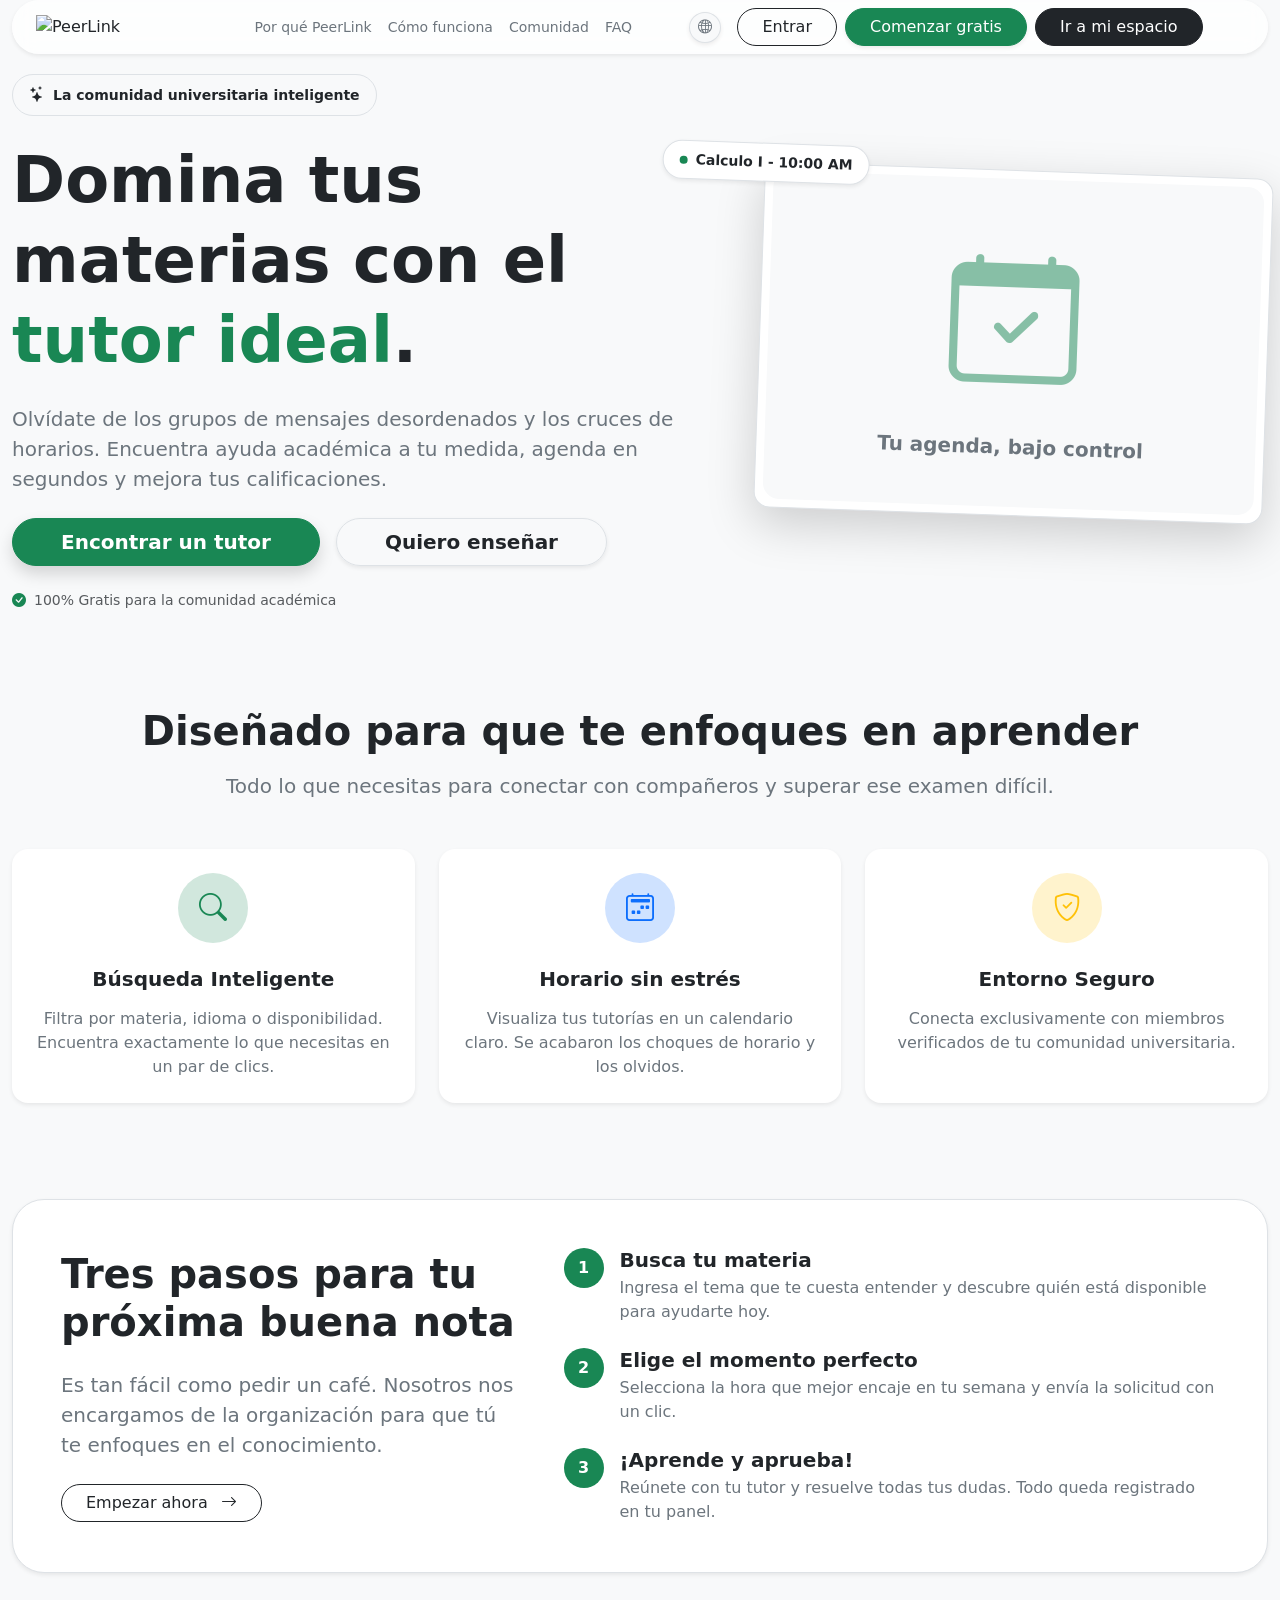
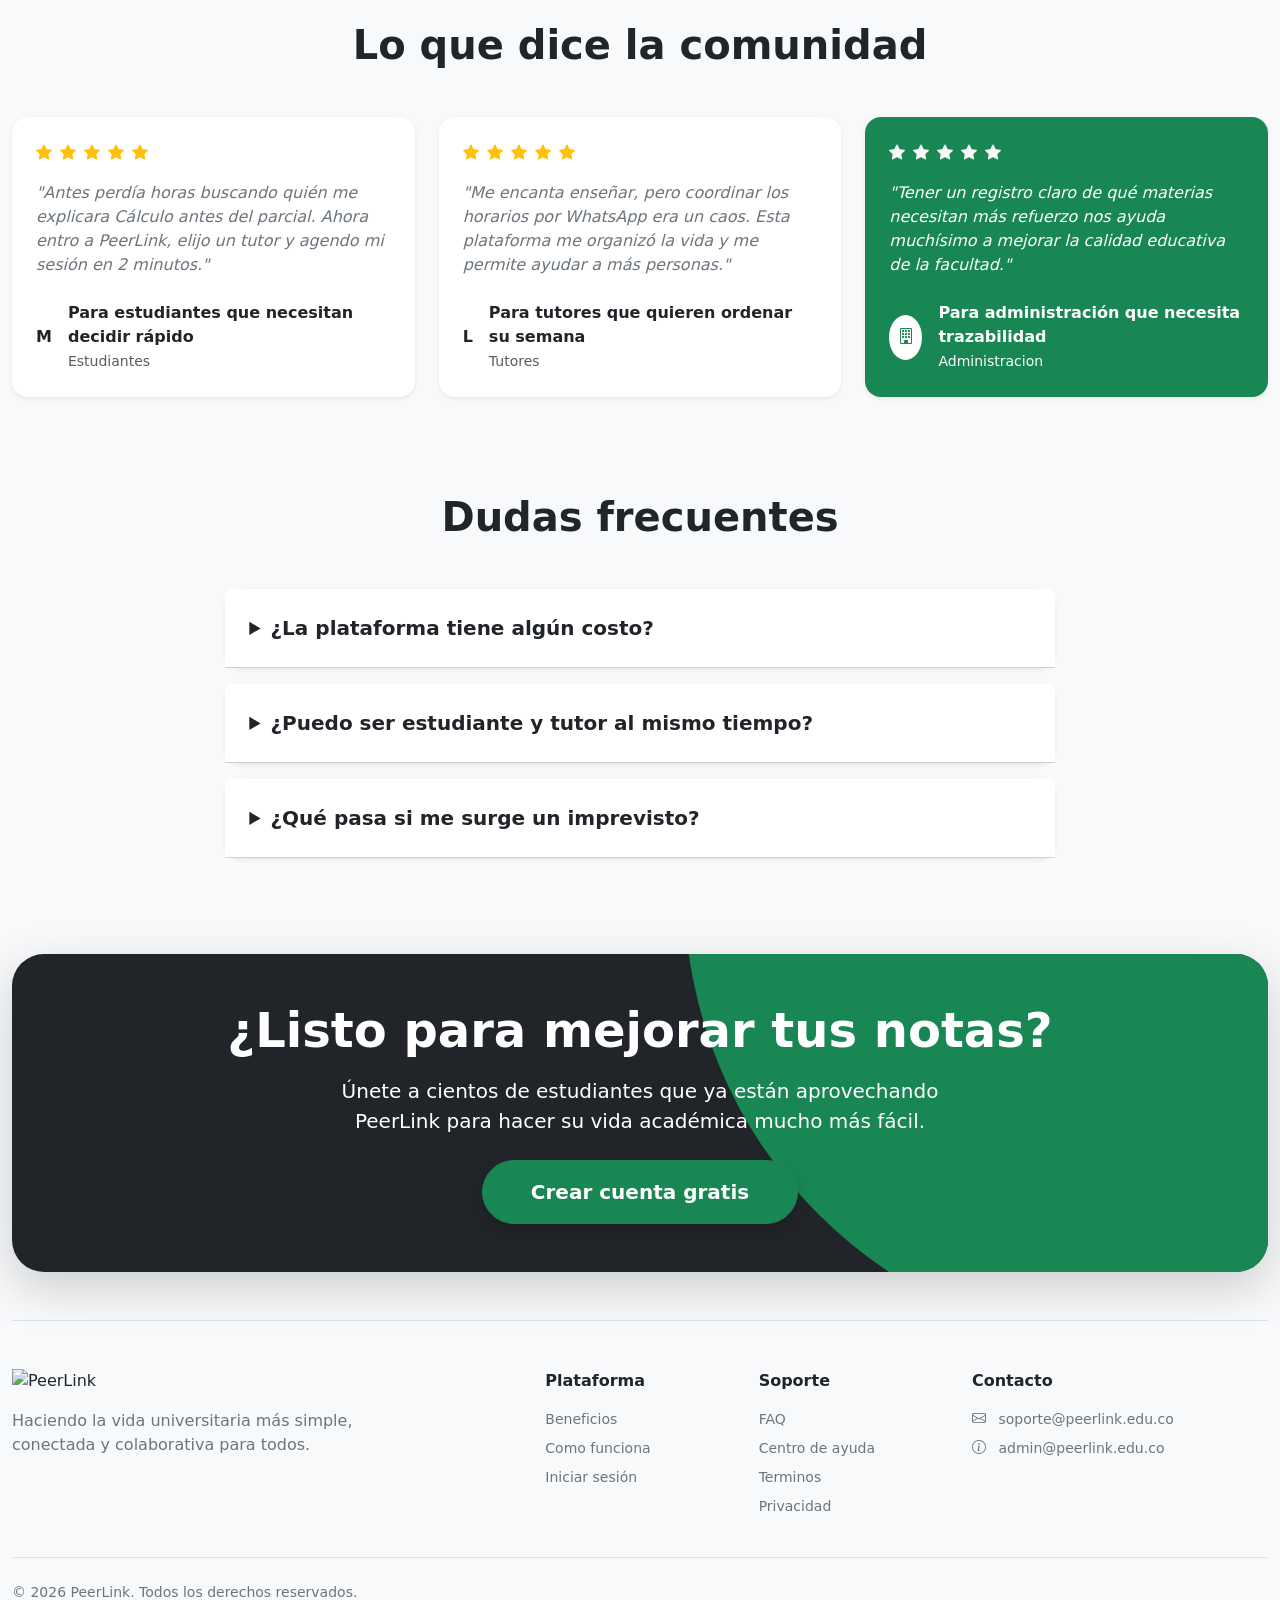
==== commit 9d87afba: "elimina lógica y recursos de autenticación en cliente; implementa auditoría de entidades principales" ====
--- a/src/main/resources/static/index.html
+++ b/src/main/resources/static/index.html
@@ -4,7 +4,7 @@
     <meta charset="UTF-8">
     <meta name="viewport" content="width=device-width, initial-scale=1.0">
     <meta name="description" content="PeerLink: La comunidad donde los universitarios encuentran tutores, organizan sus horarios y mejoran sus calificaciones.">
-    <meta name="keywords" content="PeerLink, tutorias universitarias, aprobar materias, aprender, enseñar, agenda academica">
+    <meta name="keywords" content="PeerLink, tutorías universitarias, aprobar materias, aprender, enseñar, agenda académica">
     <meta property="og:title" content="PeerLink | Tu éxito académico, organizado">
     <meta property="og:description" content="Encuentra al tutor ideal o comparte tus conocimientos. Agenda sesiones en segundos y mejora tu rendimiento académico.">
     <meta property="og:image" content="/img/peerlink.svg">
@@ -24,9 +24,9 @@
     <link rel="stylesheet" href="/css/app.css">
 </head>
 <body class="peerlink-body bg-light" data-i18n-title="landing_title">
-<main class="container-xxl py-4 py-lg-5">
-
-    <nav class="landing-nav nav-blur d-flex flex-column flex-xl-row justify-content-between align-items-xl-center gap-3 sticky-top mb-5 bg-white bg-opacity-75 rounded-pill px-4 py-2 shadow-sm" style="backdrop-filter: blur(10px);" aria-label="Navegación principal">
+<main class="container-xxl pt-0 pb-4 pb-lg-5">
+
+    <nav class="landing-nav nav-blur d-flex flex-column flex-xl-row justify-content-between align-items-xl-center gap-3 sticky-top mb-3 bg-white bg-opacity-75 rounded-pill px-4 py-2 shadow-sm" style="backdrop-filter: blur(10px);" aria-label="Navegación principal">
         <div class="d-flex align-items-center justify-content-between gap-4 flex-wrap w-100 w-xl-auto">
             <a class="navbar-brand text-decoration-none" href="/">
                 <img src="/img/peerlink.svg" alt="PeerLink" class="brand-logo" width="140" height="35" fetchpriority="high">
@@ -35,6 +35,7 @@
                 <a href="#features" class="text-decoration-none text-reset text-hover-success" data-i18n="landing_nav_features">Por qué PeerLink</a>
                 <a href="#how-it-works" class="text-decoration-none text-reset" data-i18n="landing_nav_how">Cómo funciona</a>
                 <a href="#testimonials" class="text-decoration-none text-reset" data-i18n="landing_nav_testimonials">Comunidad</a>
+                <a href="#faq" class="text-decoration-none text-reset" data-i18n="landing_nav_faq">FAQ</a>
             </div>
         </div>
         <div class="d-flex align-items-center gap-2 flex-wrap justify-content-center w-100 w-xl-auto mt-3 mt-xl-0">
@@ -49,9 +50,9 @@
         </div>
     </nav>
 
-    <header class="row align-items-center mb-5 pb-5 pt-3" data-animation="fade-up">
+    <header class="row align-items-center mb-5 pb-5 pt-1" data-animation="fade-up">
         <div class="col-lg-7 text-center text-lg-start pe-lg-5">
-            <div class="d-inline-flex align-items-center gap-2 px-3 py-2 rounded-pill bg-success-subtle text-success border border-success-subtle mb-4">
+            <div class="d-inline-flex align-items-center gap-2 px-3 py-2 rounded-pill landing-badge border mb-4">
                 <i class="bi bi-stars"></i>
                 <span class="small fw-semibold" data-i18n="landing_badge">La comunidad universitaria inteligente</span>
             </div>
@@ -63,7 +64,7 @@
             </p>
             <div class="d-flex flex-column flex-sm-row justify-content-center justify-content-lg-start gap-3 mb-4">
                 <a id="landingRegisterHeroBtn" class="btn btn-success btn-lg rounded-pill px-5 fw-semibold shadow" href="/registro.html" data-i18n="landing_cta_primary">Encontrar un tutor</a>
-                <a class="btn btn-white btn-lg rounded-pill px-5 fw-semibold border shadow-sm" href="/registro.html" data-i18n="landing_cta_secondary">Quiero enseñar</a>
+                <a class="btn btn-white btn-lg rounded-pill px-5 fw-semibold border shadow-sm" href="#features" data-i18n="landing_cta_secondary">Quiero enseñar</a>
             </div>
             <div class="text-muted small d-flex align-items-center justify-content-center justify-content-lg-start gap-2">
                 <i class="bi bi-check-circle-fill text-success"></i> <span data-i18n="landing_support_text">100% Gratis para la comunidad académica</span>
@@ -73,7 +74,7 @@
             <div class="bg-white p-2 rounded-4 shadow-lg border position-relative" style="transform: rotate(2deg);">
                 <div class="bg-light rounded-4 p-5 text-center border-dashed">
                     <i class="bi bi-calendar-check text-success opacity-50" style="font-size: 8rem;"></i>
-                    <h3 class="mt-3 h5 fw-bold text-secondary" data-i18n="landing_mock_agenda_title">Tu agenda, bajo control</h3>
+                    <p class="mt-3 h5 fw-bold text-secondary mb-0" data-i18n="landing_mock_agenda_title">Tu agenda, bajo control</p>
                 </div>
                 <div class="position-absolute top-0 start-0 translate-middle bg-white rounded-pill shadow-sm border px-3 py-2 d-flex align-items-center gap-2">
                     <span class="bg-success rounded-circle p-1"></span>
@@ -131,21 +132,21 @@
                     <div class="d-flex gap-3 align-items-start">
                         <div class="bg-success text-white rounded-circle d-flex align-items-center justify-content-center flex-shrink-0 fw-bold" style="width: 40px; height: 40px;">1</div>
                         <div>
-                            <h4 class="h5 fw-bold mb-1" data-i18n="landing_how_step_1_title">Busca tu materia</h4>
+                            <h3 class="h5 fw-bold mb-1" data-i18n="landing_how_step_1_title">Busca tu materia</h3>
                             <p class="text-secondary mb-0" data-i18n="landing_how_step_1_desc">Ingresa el tema que te cuesta entender y descubre quién está disponible para ayudarte hoy.</p>
                         </div>
                     </div>
                     <div class="d-flex gap-3 align-items-start">
                         <div class="bg-success text-white rounded-circle d-flex align-items-center justify-content-center flex-shrink-0 fw-bold" style="width: 40px; height: 40px;">2</div>
                         <div>
-                            <h4 class="h5 fw-bold mb-1" data-i18n="landing_how_step_2_title">Elige el momento perfecto</h4>
+                            <h3 class="h5 fw-bold mb-1" data-i18n="landing_how_step_2_title">Elige el momento perfecto</h3>
                             <p class="text-secondary mb-0" data-i18n="landing_how_step_2_desc">Selecciona la hora que mejor encaje en tu semana y envía la solicitud con un clic.</p>
                         </div>
                     </div>
                     <div class="d-flex gap-3 align-items-start">
                         <div class="bg-success text-white rounded-circle d-flex align-items-center justify-content-center flex-shrink-0 fw-bold" style="width: 40px; height: 40px;">3</div>
                         <div>
-                            <h4 class="h5 fw-bold mb-1" data-i18n="landing_how_step_3_title">¡Aprende y aprueba!</h4>
+                            <h3 class="h5 fw-bold mb-1" data-i18n="landing_how_step_3_title">¡Aprende y aprueba!</h3>
                             <p class="text-secondary mb-0" data-i18n="landing_how_step_3_desc">Reúnete con tu tutor y resuelve todas tus dudas. Todo queda registrado en tu panel.</p>
                         </div>
                     </div>
@@ -166,9 +167,9 @@
                     </div>
                     <p class="text-secondary fst-italic mb-4" data-i18n="landing_testimonial_1_quote">"Antes perdía horas buscando quién me explicara Cálculo antes del parcial. Ahora entro a PeerLink, elijo un tutor y agendo mi sesión en 2 minutos."</p>
                     <div class="d-flex align-items-center gap-3 mt-auto">
-                        <div class="bg-primary-subtle text-primary rounded-circle d-flex align-items-center justify-content-center fw-bold" style="width: 45px; height: 45px;">M</div>
-                        <div>
-                            <strong class="d-block text-dark" data-i18n="landing_testimonial_1_title">Para estudiantes que necesitan decidir rapido</strong>
+                    <div class="landing-avatar landing-avatar-primary rounded-circle d-flex align-items-center justify-content-center fw-bold">M</div>
+                        <div>
+                            <strong class="d-block text-dark" data-i18n="landing_testimonial_1_title">Para estudiantes que necesitan decidir rápido</strong>
                             <small class="text-muted" data-i18n="landing_role_student">Estudiantes</small>
                         </div>
                     </div>
@@ -181,7 +182,7 @@
                     </div>
                     <p class="text-secondary fst-italic mb-4" data-i18n="landing_testimonial_2_quote">"Me encanta enseñar, pero coordinar los horarios por WhatsApp era un caos. Esta plataforma me organizó la vida y me permite ayudar a más personas."</p>
                     <div class="d-flex align-items-center gap-3 mt-auto">
-                        <div class="bg-success-subtle text-success rounded-circle d-flex align-items-center justify-content-center fw-bold" style="width: 45px; height: 45px;">L</div>
+                        <div class="landing-avatar landing-avatar-success rounded-circle d-flex align-items-center justify-content-center fw-bold">L</div>
                         <div>
                             <strong class="d-block text-dark" data-i18n="landing_testimonial_2_title">Para tutores que quieren ordenar su semana</strong>
                             <small class="text-muted" data-i18n="landing_role_tutor">Tutores</small>
@@ -194,12 +195,12 @@
                     <div class="d-flex gap-2 text-light mb-3">
                         <i class="bi bi-star-fill"></i><i class="bi bi-star-fill"></i><i class="bi bi-star-fill"></i><i class="bi bi-star-fill"></i><i class="bi bi-star-fill"></i>
                     </div>
-                    <p class="fst-italic mb-4 text-white-50" data-i18n="landing_testimonial_3_quote">"Tener un registro claro de qué materias necesitan más refuerzo nos ayuda muchísimo a mejorar la calidad educativa de la facultad."</p>
+                    <p class="fst-italic mb-4 text-on-success" data-i18n="landing_testimonial_3_quote">"Tener un registro claro de qué materias necesitan más refuerzo nos ayuda muchísimo a mejorar la calidad educativa de la facultad."</p>
                     <div class="d-flex align-items-center gap-3 mt-auto">
                         <div class="bg-white text-success rounded-circle d-flex align-items-center justify-content-center fw-bold" style="width: 45px; height: 45px;"><i class="bi bi-building"></i></div>
                         <div>
-                            <strong class="d-block text-white" data-i18n="landing_testimonial_3_title">Para administracion que necesita trazabilidad</strong>
-                            <small class="text-white-50" data-i18n="landing_role_admin">Administracion</small>
+                            <strong class="d-block text-white" data-i18n="landing_testimonial_3_title">Para administración que necesita trazabilidad</strong>
+                            <small class="text-on-success-muted" data-i18n="landing_role_admin">Administracion</small>
                         </div>
                     </div>
                 </div>
@@ -215,15 +216,15 @@
             <div class="col-lg-8 d-grid gap-3">
                 <details class="card border-0 rounded-4 shadow-sm">
                     <summary class="card-header bg-white p-4 cursor-pointer fw-semibold fs-5" data-i18n="landing_faq_q1">¿La plataforma tiene algún costo?</summary>
-                    <div class="card-body text-secondary pt-0 px-4 pb-4" data-i18n="landing_faq_a1">Totalmente gratis. PeerLink está diseñado como una herramienta de apoyo académico libre para todos los estudiantes y tutores de la institución.</div>
+                    <div class="card-body text-secondary pt-4 px-4 pb-4" data-i18n="landing_faq_a1">Totalmente gratis. PeerLink está diseñado como una herramienta de apoyo académico libre para todos los estudiantes y tutores de la institución.</div>
                 </details>
                 <details class="card border-0 rounded-4 shadow-sm">
                     <summary class="card-header bg-white p-4 cursor-pointer fw-semibold fs-5" data-i18n="landing_faq_q2">¿Puedo ser estudiante y tutor al mismo tiempo?</summary>
-                    <div class="card-body text-secondary pt-0 px-4 pb-4" data-i18n="landing_faq_a2">¡Por supuesto! Puedes solicitar ayuda en las materias que te cuestan, y publicar tu disponibilidad para enseñar en las que eres experto.</div>
+                    <div class="card-body text-secondary pt-4 px-4 pb-4" data-i18n="landing_faq_a2">¡Por supuesto! Puedes solicitar ayuda en las materias que te cuestan, y publicar tu disponibilidad para enseñar en las que eres experto.</div>
                 </details>
                 <details class="card border-0 rounded-4 shadow-sm">
                     <summary class="card-header bg-white p-4 cursor-pointer fw-semibold fs-5" data-i18n="landing_faq_q3">¿Qué pasa si me surge un imprevisto?</summary>
-                    <div class="card-body text-secondary pt-0 px-4 pb-4" data-i18n="landing_faq_a3">No hay problema. Puedes cancelar o reprogramar tu reserva desde tu panel, y la otra persona será notificada inmediatamente.</div>
+                    <div class="card-body text-secondary pt-4 px-4 pb-4" data-i18n="landing_faq_a3">No hay problema. Puedes cancelar o reprogramar tu reserva desde tu panel, y la otra persona será notificada inmediatamente.</div>
                 </details>
             </div>
         </div>
@@ -233,7 +234,7 @@
         <div class="position-absolute top-0 start-0 w-100 h-100 bg-success opacity-10" style="clip-path: circle(50% at 90% -20%);"></div>
         <div class="position-relative z-1">
             <h2 class="display-5 fw-bold mb-3" data-i18n="landing_final_cta_title">¿Listo para mejorar tus notas?</h2>
-            <p class="lead mb-4 text-white-50 mx-auto" style="max-width: 600px;" data-i18n="landing_final_cta_desc">Únete a cientos de estudiantes que ya están aprovechando PeerLink para hacer su vida académica mucho más fácil.</p>
+            <p class="lead mb-4 text-on-dark mx-auto" style="max-width: 600px;" data-i18n="landing_final_cta_desc">Únete a cientos de estudiantes que ya están aprovechando PeerLink para hacer su vida académica mucho más fácil.</p>
             <a id="landingFinalCtaBtn" class="btn btn-success btn-lg rounded-pill px-5 py-3 fw-bold shadow" href="/registro.html" data-i18n="landing_cta_primary">Crear cuenta gratis</a>
         </div>
     </section>
@@ -249,13 +250,14 @@
                 <ul class="list-unstyled d-flex flex-column gap-2 small">
                     <li><a href="#features" class="text-secondary text-decoration-none text-hover-success" data-i18n="landing_nav_features">Beneficios</a></li>
                     <li><a href="#how-it-works" class="text-secondary text-decoration-none text-hover-success" data-i18n="landing_nav_how">Como funciona</a></li>
-                    <li><a href="/login.html" class="text-secondary text-decoration-none text-hover-success" data-i18n="landing_primary_cta">Iniciar sesion</a></li>
+                    <li><a href="/login.html" class="text-secondary text-decoration-none text-hover-success" data-i18n="landing_primary_cta">Iniciar sesión</a></li>
                 </ul>
             </div>
             <div class="col-6 col-lg-2">
                 <strong class="d-block mb-3 text-dark" data-i18n="landing_footer_support">Soporte</strong>
                 <ul class="list-unstyled d-flex flex-column gap-2 small">
-                    <li><a href="#faq" class="text-secondary text-decoration-none text-hover-success">FAQ</a></li>
+                    <li><a href="#faq" class="text-secondary text-decoration-none text-hover-success" data-i18n="landing_nav_faq">FAQ</a></li>
+                    <li><a href="/ayuda.html" class="text-secondary text-decoration-none text-hover-success" data-i18n="navbar_help">Centro de ayuda</a></li>
                     <li><a href="/terminos.html" class="text-secondary text-decoration-none text-hover-success" data-i18n="legal_terms_heading">Terminos</a></li>
                     <li><a href="/privacidad.html" class="text-secondary text-decoration-none text-hover-success" data-i18n="legal_privacy_heading">Privacidad</a></li>
                 </ul>
@@ -268,12 +270,8 @@
                 </ul>
             </div>
         </div>
-        <div class="d-flex flex-column flex-md-row justify-content-between align-items-center pt-4 border-top text-secondary small">
+        <div class="d-flex justify-content-center justify-content-md-start align-items-center pt-4 border-top text-secondary small">
             <p class="mb-2 mb-md-0" data-i18n="landing_copyright">© 2026 PeerLink. Todos los derechos reservados.</p>
-            <div class="d-flex gap-3 fs-5">
-                <a href="#" class="text-secondary text-hover-success"><i class="bi bi-instagram"></i></a>
-                <a href="#" class="text-secondary text-hover-success"><i class="bi bi-linkedin"></i></a>
-            </div>
         </div>
     </footer>
 </main>
@@ -284,6 +282,7 @@
         const auth = PeerlinkApp.getAuth();
         const loginHref = PeerlinkApp.withLang("/login.html");
         const registerHref = PeerlinkApp.withLang("/registro.html");
+        const helpHref = PeerlinkApp.withLang("/ayuda.html");
         const registerTargets = [
             "landingRegisterBtn",
             "landingRegisterHeroBtn",
@@ -298,7 +297,11 @@
             }
         });
 
-        if (auth.token && auth.role) {
+        document.querySelectorAll('a[href="/ayuda.html"]').forEach((node) => {
+            node.href = helpHref;
+        });
+
+        if (auth.role) {
             const panelHref = PeerlinkApp.withLang(PeerlinkApp.panelForRole(auth.role));
             const panelBtn = document.getElementById("landingPanelBtn");
             if(panelBtn){
